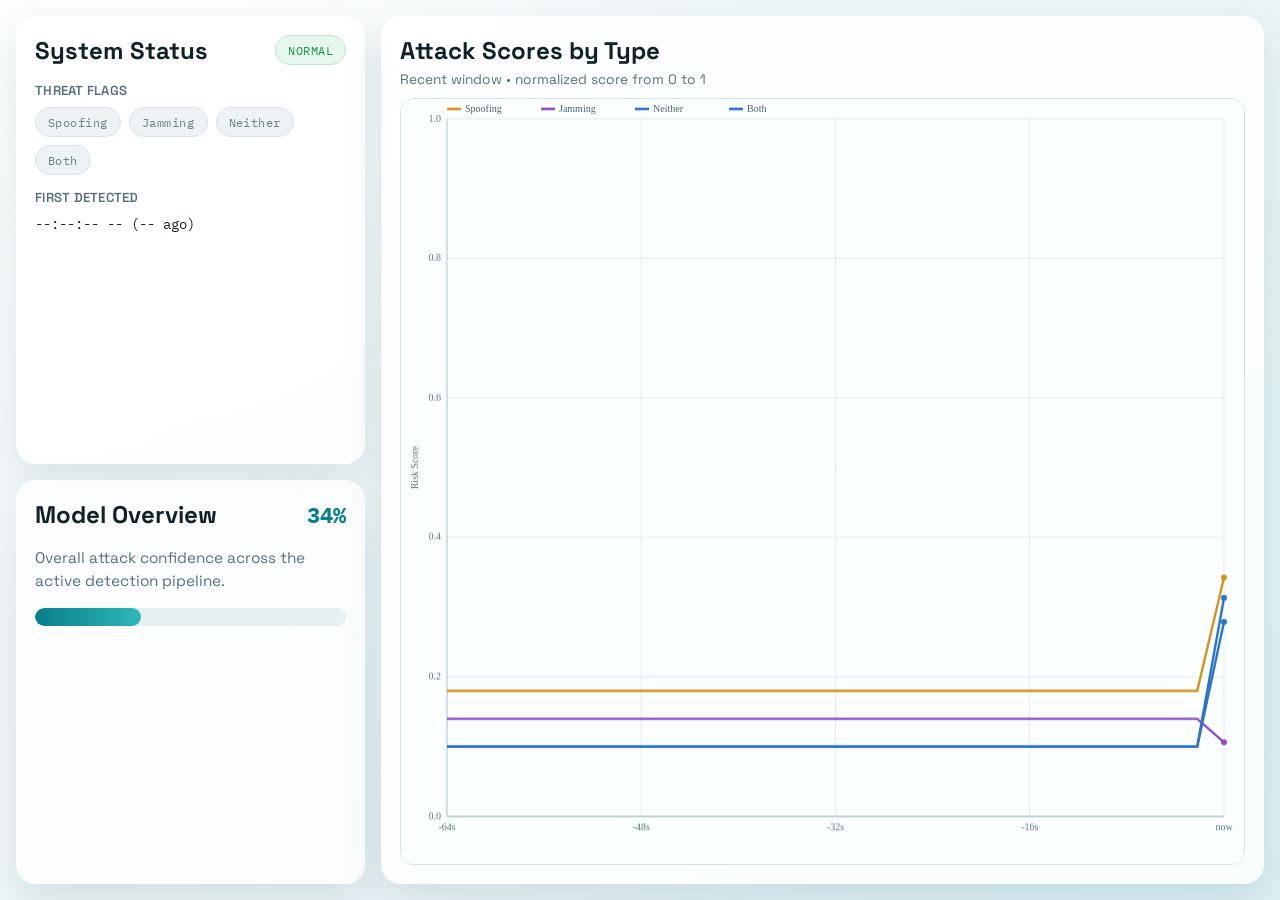
==== Dashboard/dashboard_compact/dashboard_compact.html @ 2982399a "Added cut down dashboard" ====
<!DOCTYPE html>
<html lang="en">
<head>
  <meta charset="UTF-8" />
  <meta name="viewport" content="width=device-width, initial-scale=1.0" />
  <title>GNSS Intrusion Dashboard</title>
  <link rel="preconnect" href="https://fonts.googleapis.com" />
  <link rel="preconnect" href="https://fonts.gstatic.com" crossorigin />
  <link href="https://fonts.googleapis.com/css2?family=Space+Grotesk:wght@400;500;700&family=IBM+Plex+Mono:wght@400;500;700&display=swap" rel="stylesheet" />
  <link rel="stylesheet" href="dashboard_compact.css" />
</head>
<body>
  <main class="dashboard-shell">
    <section class="summary-column">
      <article class="card status-card">
        <div class="card-header">
          <h2>System Status</h2>
          <span class="status-pill" id="systemStatus">NORMAL</span>
        </div>

        <div class="status-meta">
          <div class="meta-row">
            <span class="meta-label">Threat flags</span>
            <div class="threat-indicators">
              <span class="threat-pill" id="spoofingIndicator">Spoofing</span>
              <span class="threat-pill" id="jammingIndicator">Jamming</span>
              <span class="threat-pill" id="neitherIndicator">Neither</span>
              <span class="threat-pill" id="bothIndicator">Both</span>
            </div>
          </div>
          <div class="meta-row">
            <span class="meta-label">First detected</span>
            <span class="meta-value" id="firstDetected">--:--:-- -- (-- ago)</span>
          </div>
        </div>
      </article>

      <article class="card overview-card">
        <div class="card-header stacked">
          <h2>Model Overview</h2>
          <span class="confidence-value" id="confidenceScore">0%</span>
        </div>

        <div class="overview-copy">Overall attack confidence across the active detection pipeline.</div>

        <div class="progress-wrap" aria-label="Confidence score bar">
          <div class="progress-fill" id="confidenceBar"></div>
        </div>
      </article>
    </section>

    <section class="card chart-card">
      <div class="card-header chart-header">
        <div>
          <h2>Attack Scores by Type</h2>
          <p class="chart-caption">Recent window • normalized score from 0 to 1</p>
        </div>
      </div>
      <div class="chart-area">
        <canvas id="attackScoreChart"></canvas>
      </div>
    </section>
  </main>

  <script src="dashboard_compact.js"></script>
</body>
</html>
---- Dashboard/dashboard_compact/dashboard_compact.css ----
:root {
  --bg-0: #f4f9fb;
  --bg-1: #e5f2f4;
  --panel: rgba(255, 255, 255, 0.82);
  --panel-strong: #ffffff;
  --line: #d4e3e5;
  --text: #102127;
  --muted: #567079;
  --accent: #087f8c;
  --accent-soft: #b7ecf2;
  --danger: #c7363f;
  --success: #1e8f4d;
  --warning: #d39419;
  --radius-lg: 20px;
  --radius-md: 14px;
  --shadow: 0 18px 42px rgba(19, 62, 70, 0.12);
}

* {
  box-sizing: border-box;
}

html,
body {
  height: 100%;
  margin: 0;
}

body {
  font-family: "Space Grotesk", "Segoe UI", sans-serif;
  color: var(--text);
  background:
    radial-gradient(circle at 12% 8%, #ffffff 0%, rgba(255, 255, 255, 0) 45%),
    radial-gradient(circle at 88% 92%, #dbf1f7 0%, rgba(219, 241, 247, 0) 48%),
    linear-gradient(125deg, var(--bg-0), var(--bg-1));
}

h2,
p {
  margin: 0;
}

.dashboard-shell {
  display: grid;
  grid-template-columns: minmax(300px, 28%) minmax(0, 72%);
  gap: 16px;
  height: 100dvh;
  padding: 16px;
}

.summary-column {
  min-height: 0;
  display: grid;
  grid-template-rows: 1fr 0.9fr;
  gap: 16px;
}

.card {
  background: var(--panel);
  border: 1px solid rgba(255, 255, 255, 0.92);
  backdrop-filter: blur(8px);
  border-radius: var(--radius-lg);
  box-shadow: var(--shadow);
}

.status-card,
.overview-card {
  display: grid;
  gap: 16px;
  padding: 18px;
  align-content: start;
}

.chart-card {
  min-height: 0;
  display: grid;
  grid-template-rows: auto minmax(0, 1fr);
  padding: 18px;
}

.card-header {
  display: flex;
  align-items: flex-start;
  justify-content: space-between;
  gap: 12px;
}

.card-header.stacked {
  align-items: center;
}

.chart-header {
  margin-bottom: 10px;
}

.status-meta {
  display: grid;
  gap: 14px;
}

.meta-row {
  display: grid;
  gap: 8px;
}

.meta-label {
  color: var(--muted);
  font-size: 0.82rem;
  font-weight: 600;
  letter-spacing: 0.02em;
  text-transform: uppercase;
}

.meta-value {
  color: var(--text);
  font-family: "IBM Plex Mono", monospace;
  font-size: 0.9rem;
}

.status-pill,
.threat-pill {
  font-family: "IBM Plex Mono", monospace;
  font-size: 0.78rem;
  letter-spacing: 0.04em;
  border-radius: 999px;
  padding: 6px 12px;
  border: 1px solid transparent;
  white-space: nowrap;
}

.status-pill.normal {
  color: var(--success);
  background: #e6f7ee;
  border-color: #bce6ce;
}

.status-pill.danger {
  color: var(--danger);
  background: #fdeced;
  border-color: #f5b9be;
}

.threat-indicators {
  display: flex;
  flex-wrap: wrap;
  gap: 8px;
}

.threat-pill {
  color: #6b8087;
  background: #edf2f4;
  border-color: #d9e3e6;
}

.threat-pill.active {
  color: #ffffff;
  background: var(--danger);
  border-color: #b51e27;
}

.overview-copy {
  color: var(--muted);
  line-height: 1.5;
  font-size: 0.96rem;
}

.confidence-value {
  font-family: "IBM Plex Mono", monospace;
  font-size: 1.35rem;
  font-weight: 700;
  color: var(--accent);
}

.progress-wrap {
  height: 18px;
  border-radius: 999px;
  background: #e6eff1;
  overflow: hidden;
}

.progress-fill {
  height: 100%;
  width: 0;
  border-radius: inherit;
  background: linear-gradient(90deg, var(--accent), #2fb6ba);
  transition: width 0.45s ease;
}

.chart-caption {
  margin-top: 4px;
  color: var(--muted);
  font-size: 0.86rem;
}

.chart-area {
  min-height: 0;
  height: 100%;
  border: 1px solid var(--line);
  border-radius: var(--radius-md);
  background: rgba(255, 255, 255, 0.9);
  overflow: hidden;
}

canvas {
  display: block;
  width: 100%;
  height: 100%;
}

@media (max-width: 980px) {
  .dashboard-shell {
    grid-template-columns: 1fr;
    grid-template-rows: auto minmax(420px, 1fr);
  }

  .summary-column {
    grid-template-rows: auto auto;
  }
}
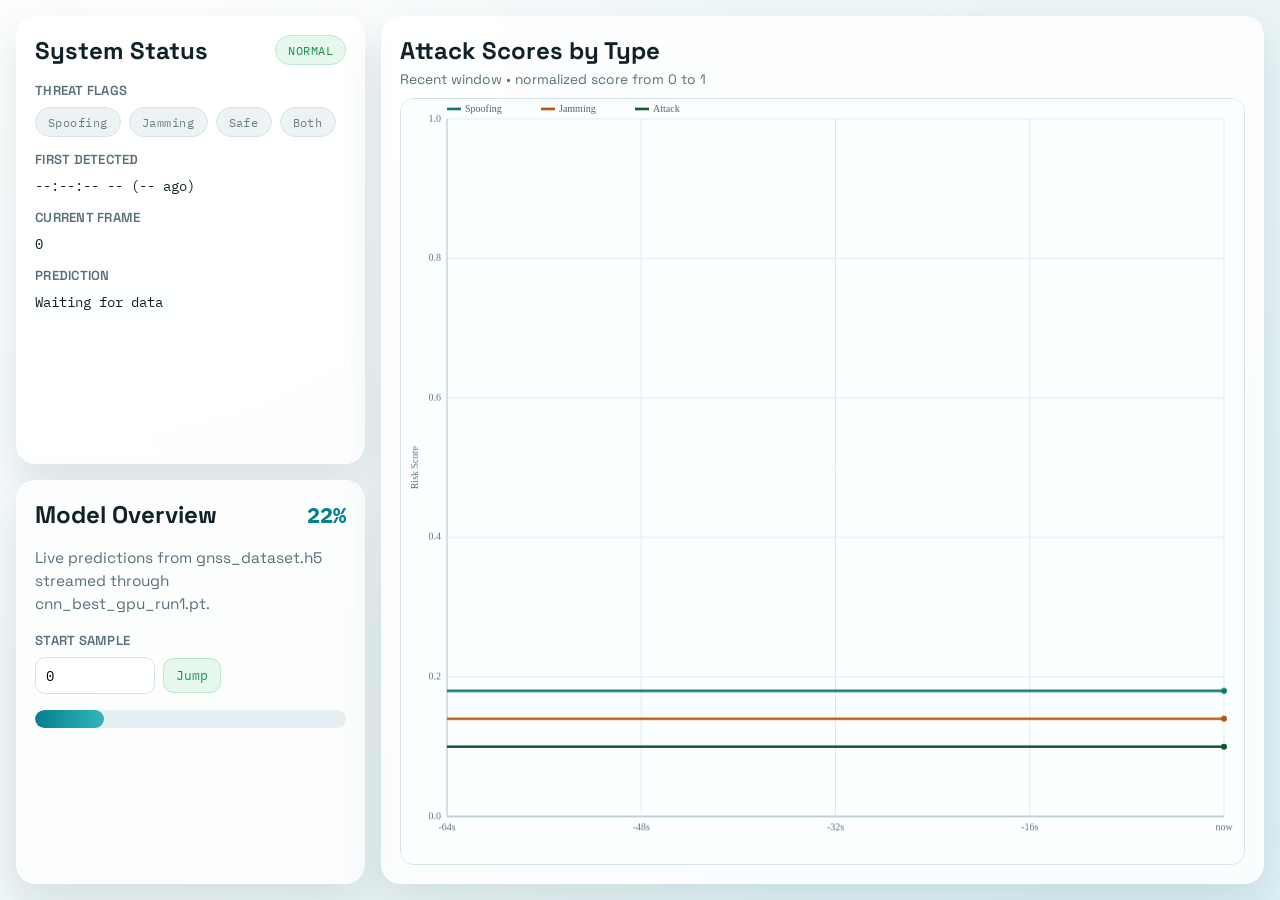
==== commit 1fdd50e0: "demo" ====
--- a/Dashboard/dashboard_compact/dashboard_compact.html
+++ b/Dashboard/dashboard_compact/dashboard_compact.html
@@ -24,13 +24,21 @@
             <div class="threat-indicators">
               <span class="threat-pill" id="spoofingIndicator">Spoofing</span>
               <span class="threat-pill" id="jammingIndicator">Jamming</span>
-              <span class="threat-pill" id="neitherIndicator">Neither</span>
+              <span class="threat-pill" id="neitherIndicator">Safe</span>
               <span class="threat-pill" id="bothIndicator">Both</span>
             </div>
           </div>
           <div class="meta-row">
             <span class="meta-label">First detected</span>
             <span class="meta-value" id="firstDetected">--:--:-- -- (-- ago)</span>
+          </div>
+          <div class="meta-row">
+            <span class="meta-label">Current frame</span>
+            <span class="meta-value" id="currentFrame">--</span>
+          </div>
+          <div class="meta-row">
+            <span class="meta-label">Prediction</span>
+            <span class="meta-value" id="currentPrediction">--</span>
           </div>
         </div>
       </article>
@@ -41,7 +49,15 @@
           <span class="confidence-value" id="confidenceScore">0%</span>
         </div>
 
-        <div class="overview-copy">Overall attack confidence across the active detection pipeline.</div>
+        <div class="overview-copy">Live predictions from gnss_dataset.h5 streamed through cnn_best_gpu_run1.pt.</div>
+
+        <div class="meta-row">
+          <span class="meta-label">Start sample</span>
+          <div style="display:flex; gap:8px; align-items:center; flex-wrap:wrap;">
+            <input id="startSampleInput" type="number" min="0" step="1" value="0" style="width: 120px; padding: 8px 10px; border-radius: 10px; border: 1px solid #d4e3e5; font-family: 'IBM Plex Mono', monospace; font-size: 0.9rem;" />
+            <button id="startSampleButton" type="button" style="padding: 8px 12px; border-radius: 10px; border: 1px solid #bce6ce; background: #e6f7ee; color: #1e8f4d; font-family: 'IBM Plex Mono', monospace; font-size: 0.82rem; cursor: pointer;">Jump</button>
+          </div>
+        </div>
 
         <div class="progress-wrap" aria-label="Confidence score bar">
           <div class="progress-fill" id="confidenceBar"></div>
--- a/Dashboard/dashboard_compact/dashboard_compact.css
+++ b/Dashboard/dashboard_compact/dashboard_compact.css
@@ -158,6 +158,11 @@
   border-color: #b51e27;
 }
 
+#neitherIndicator.active {
+  background: linear-gradient(90deg, #1e8f4d, #2fb36a);
+  border-color: #176f3d;
+}
+
 .overview-copy {
   color: var(--muted);
   line-height: 1.5;
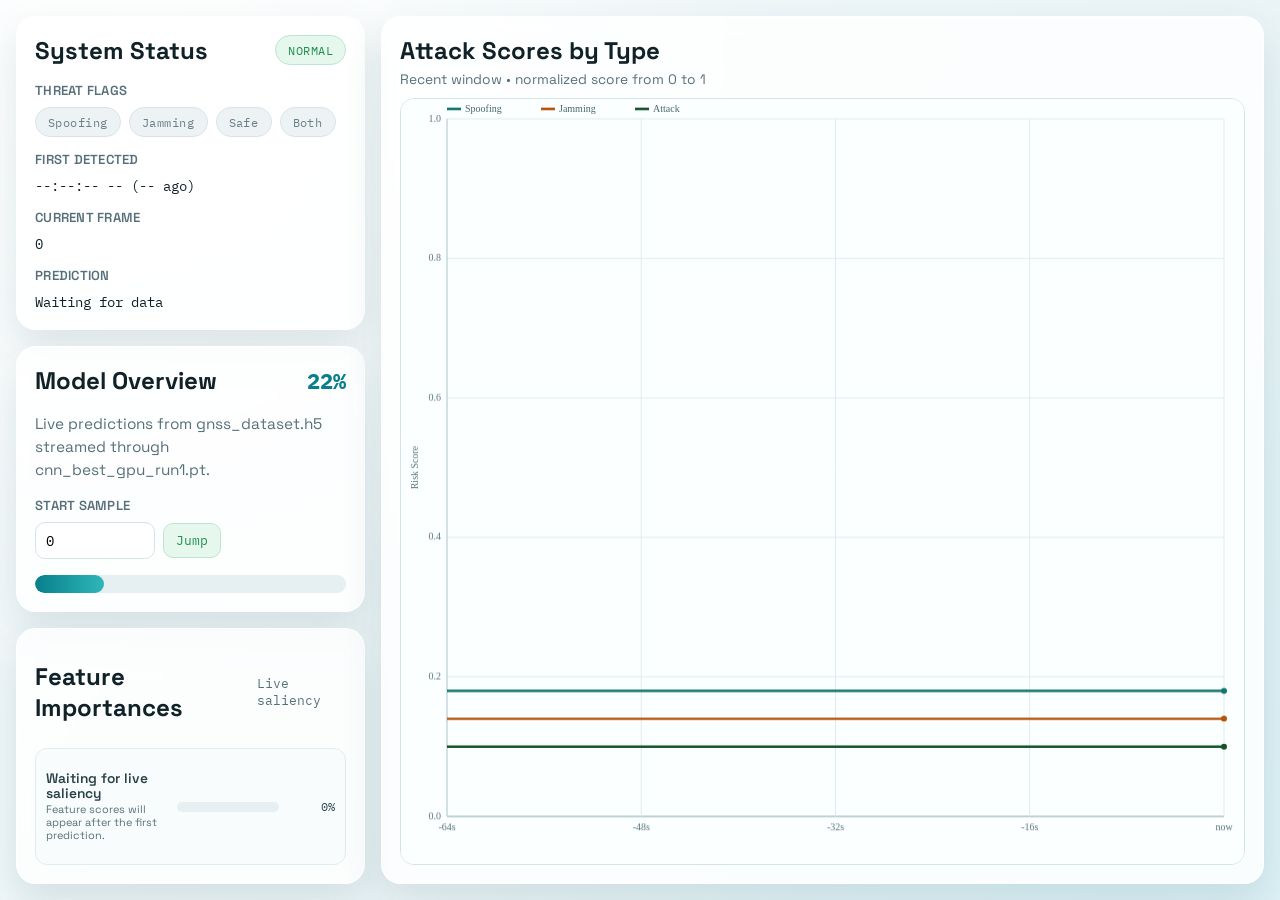
==== commit 08109445: "dashboard, backend updates, feature importances" ====
--- a/Dashboard/dashboard_compact/dashboard_compact.html
+++ b/Dashboard/dashboard_compact/dashboard_compact.html
@@ -7,7 +7,7 @@
   <link rel="preconnect" href="https://fonts.googleapis.com" />
   <link rel="preconnect" href="https://fonts.gstatic.com" crossorigin />
   <link href="https://fonts.googleapis.com/css2?family=Space+Grotesk:wght@400;500;700&family=IBM+Plex+Mono:wght@400;500;700&display=swap" rel="stylesheet" />
-  <link rel="stylesheet" href="dashboard_compact.css" />
+  <link rel="stylesheet" href="./dashboard_compact.css" />
 </head>
 <body>
   <main class="dashboard-shell">
@@ -63,6 +63,15 @@
           <div class="progress-fill" id="confidenceBar"></div>
         </div>
       </article>
+
+      <article class="card feature-card">
+        <div class="card-header stacked">
+          <h2>Feature Importances</h2>
+          <span class="feature-note" id="featureSource">Live saliency</span>
+        </div>
+
+        <div class="feature-bars" id="featureBars"></div>
+      </article>
     </section>
 
     <section class="card chart-card">
@@ -78,6 +87,6 @@
     </section>
   </main>
 
-  <script src="dashboard_compact.js"></script>
+  <script src="./dashboard_compact.js"></script>
 </body>
 </html>
--- a/Dashboard/dashboard_compact/dashboard_compact.css
+++ b/Dashboard/dashboard_compact/dashboard_compact.css
@@ -51,7 +51,7 @@
 .summary-column {
   min-height: 0;
   display: grid;
-  grid-template-rows: 1fr 0.9fr;
+  grid-template-rows: auto auto minmax(0, 1fr);
   gap: 16px;
 }
 
@@ -71,6 +71,13 @@
   align-content: start;
 }
 
+.feature-card {
+  display: grid;
+  gap: 12px;
+  padding: 18px;
+  min-height: 0;
+}
+
 .chart-card {
   min-height: 0;
   display: grid;
@@ -169,6 +176,67 @@
   font-size: 0.96rem;
 }
 
+.feature-note {
+  font-family: "IBM Plex Mono", monospace;
+  font-size: 0.8rem;
+  color: var(--muted);
+}
+
+.feature-bars {
+  display: grid;
+  gap: 8px;
+  min-height: 0;
+}
+
+.feature-row {
+  display: grid;
+  grid-template-columns: minmax(120px, 1.2fr) 1fr 48px;
+  gap: 8px;
+  align-items: center;
+  padding: 8px 10px;
+  border-radius: 12px;
+  background: rgba(248, 252, 253, 0.92);
+  border: 1px solid #e1ecef;
+}
+
+.feature-meta {
+  min-width: 0;
+}
+
+.feature-name {
+  color: #294148;
+  font-size: 0.86rem;
+  font-weight: 600;
+  line-height: 1.1;
+}
+
+.feature-reason {
+  margin-top: 2px;
+  color: var(--muted);
+  font-size: 0.68rem;
+  line-height: 1.2;
+}
+
+.feature-track {
+  height: 10px;
+  border-radius: 999px;
+  background: #e8eff2;
+  overflow: hidden;
+}
+
+.feature-value {
+  height: 100%;
+  border-radius: inherit;
+  background: linear-gradient(90deg, #2ec4b6, #0fa3b1);
+}
+
+.feature-score {
+  text-align: right;
+  font-family: "IBM Plex Mono", monospace;
+  font-size: 0.75rem;
+  color: #2d4a52;
+}
+
 .confidence-value {
   font-family: "IBM Plex Mono", monospace;
   font-size: 1.35rem;
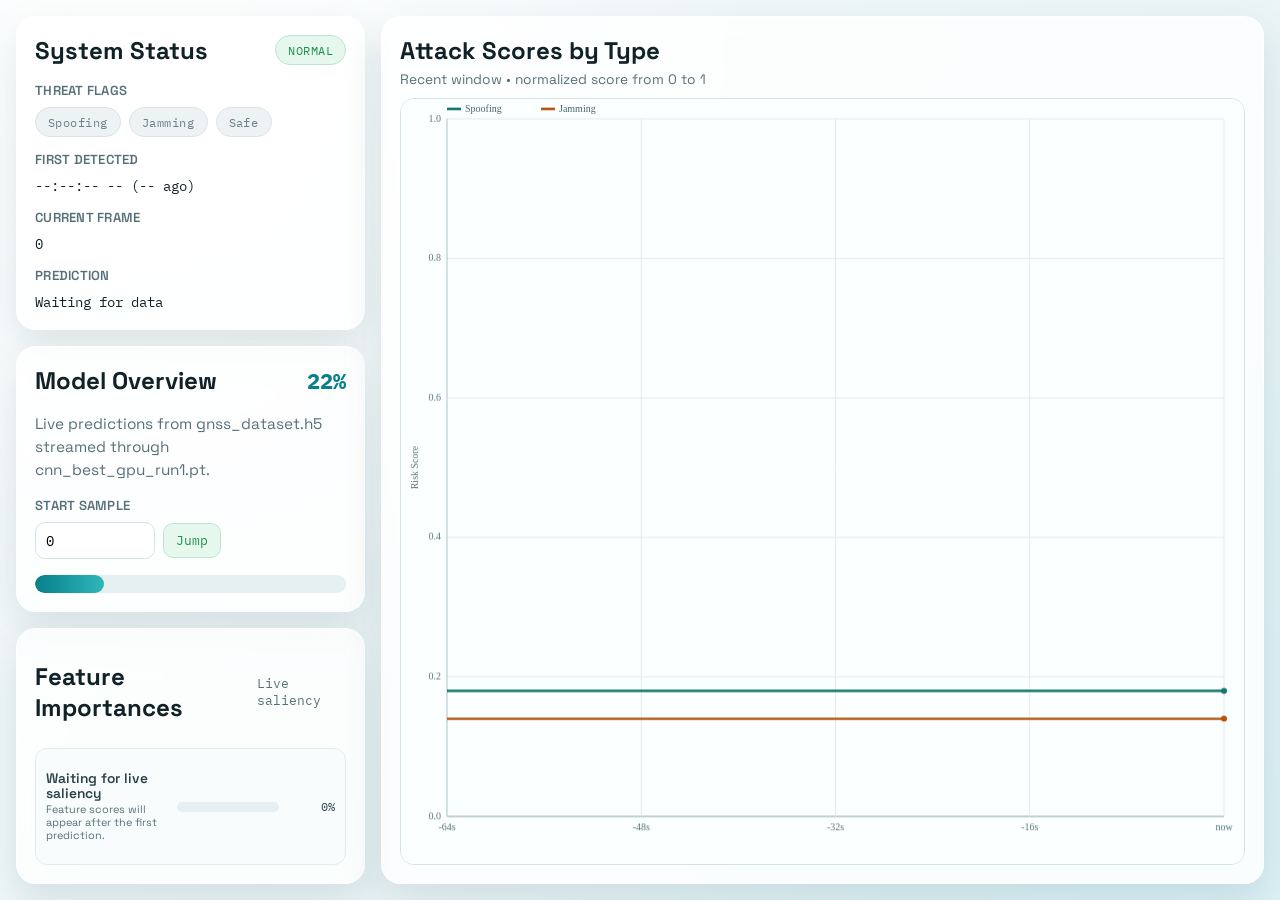
==== commit 6c3a3363: "Updated dashboard to not include a both section anymore and added future live reading backend for Ap" ====
--- a/Dashboard/dashboard_compact/dashboard_compact.html
+++ b/Dashboard/dashboard_compact/dashboard_compact.html
@@ -25,7 +25,6 @@
               <span class="threat-pill" id="spoofingIndicator">Spoofing</span>
               <span class="threat-pill" id="jammingIndicator">Jamming</span>
               <span class="threat-pill" id="neitherIndicator">Safe</span>
-              <span class="threat-pill" id="bothIndicator">Both</span>
             </div>
           </div>
           <div class="meta-row">
